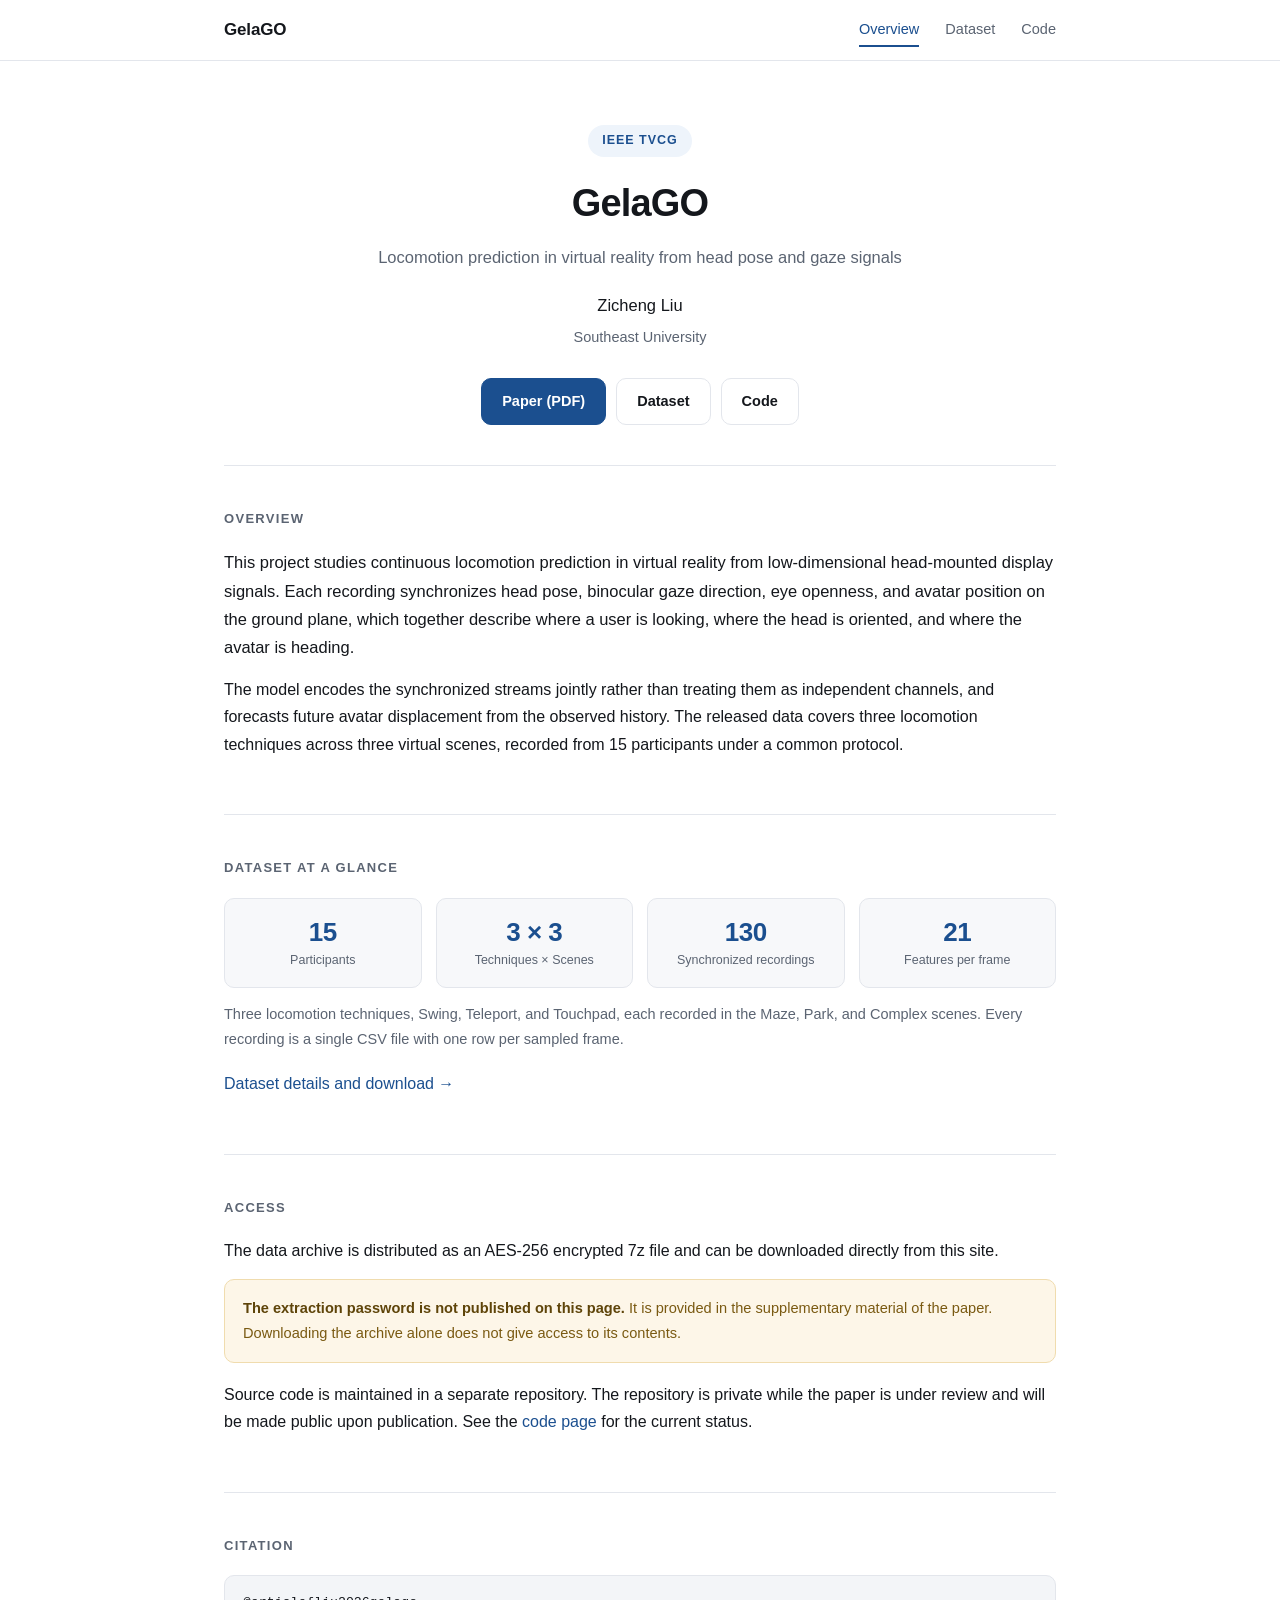
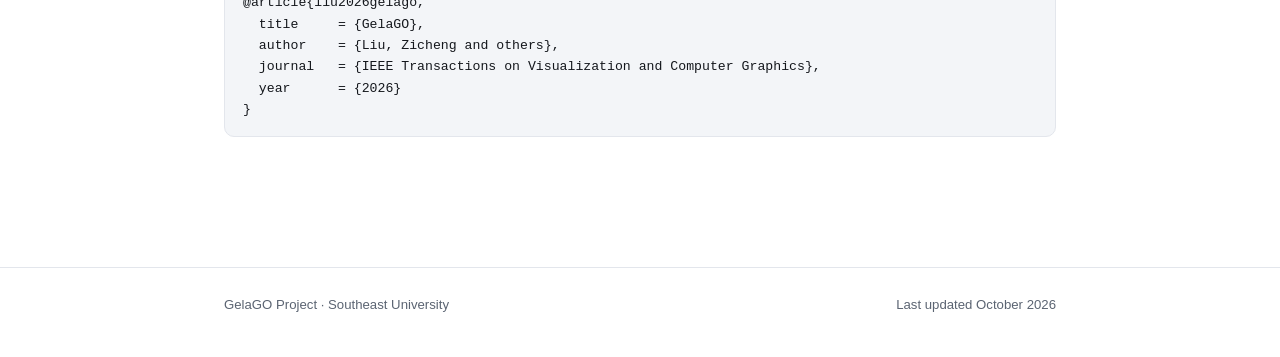
==== index.html @ 88463fdc "GelaGO project page: overview, dataset, code" ====
<!DOCTYPE html>
<html lang="en">
<head>
<meta charset="utf-8">
<meta name="viewport" content="width=device-width, initial-scale=1">
<title>GelaGO — Locomotion Prediction in Virtual Reality</title>
<meta name="description" content="Project page for GelaGO: graph-based locomotion prediction in virtual reality from synchronized head pose and gaze signals. Dataset and code release.">
<link rel="icon" href="data:image/svg+xml,<svg xmlns='http://www.w3.org/2000/svg' viewBox='0 0 32 32'><rect width='32' height='32' rx='7' fill='%231b4f8f'/><text x='16' y='23' font-family='system-ui,sans-serif' font-size='18' font-weight='700' fill='white' text-anchor='middle'>M</text></svg>">
<link rel="stylesheet" href="assets/style.css">
</head>
<body>

<header class="nav">
  <div class="wrap nav-inner">
    <a class="brand" href="index.html">GelaGO</a>
    <nav>
      <a href="index.html" class="active">Overview</a>
      <a href="dataset.html">Dataset</a>
      <a href="code.html">Code</a>
    </nav>
  </div>
</header>

<main>
  <div class="wrap">

    <section class="hero">
      <div class="venue">IEEE TVCG</div>
      <!-- TODO: 换成论文完整标题 -->
      <h1>GelaGO</h1>
      <p class="subtitle">Locomotion prediction in virtual reality from head pose and gaze signals</p>
      <!-- TODO: 补全作者列表与上标单位编号 -->
      <p class="authors">Zicheng Liu</p>
      <p class="affil">Southeast University</p>
      <div class="actions">
        <!-- TODO: Paper 按钮换成正式 PDF 链接 -->
        <a class="btn primary" href="#">Paper (PDF)</a>
        <a class="btn" href="dataset.html">Dataset</a>
        <a class="btn" href="code.html">Code</a>
      </div>
    </section>

    <section class="block">
      <h2>Overview</h2>
      <!-- TODO: 可替换为论文 abstract 原文 -->
      <p class="lead">
        This project studies continuous locomotion prediction in virtual reality from low-dimensional
        head-mounted display signals. Each recording synchronizes head pose, binocular gaze direction,
        eye openness, and avatar position on the ground plane, which together describe where a user is
        looking, where the head is oriented, and where the avatar is heading.
      </p>
      <p>
        The model encodes the synchronized streams jointly rather than treating them as independent
        channels, and forecasts future avatar displacement from the observed history. The released data
        covers three locomotion techniques across three virtual scenes, recorded from 15 participants
        under a common protocol.
      </p>
    </section>

    <section class="block">
      <h2>Dataset at a glance</h2>
      <div class="stats">
        <div class="stat"><span class="num">15</span><span class="lbl">Participants</span></div>
        <div class="stat"><span class="num">3 &times; 3</span><span class="lbl">Techniques &times; Scenes</span></div>
        <div class="stat"><span class="num">130</span><span class="lbl">Synchronized recordings</span></div>
        <div class="stat"><span class="num">21</span><span class="lbl">Features per frame</span></div>
      </div>
      <p class="muted" style="margin-top:14px;font-size:14.5px;">
        Three locomotion techniques, Swing, Teleport, and Touchpad, each recorded in the Maze, Park, and
        Complex scenes. Every recording is a single CSV file with one row per sampled frame.
      </p>
      <p style="margin-top:18px;">
        <a href="dataset.html">Dataset details and download &rarr;</a>
      </p>
    </section>

    <section class="block">
      <h2>Access</h2>
      <p>
        The data archive is distributed as an AES-256 encrypted 7z file and can be downloaded directly
        from this site.
      </p>
      <div class="callout">
        <strong>The extraction password is not published on this page.</strong>
        It is provided in the supplementary material of the paper. Downloading the archive alone does not
        give access to its contents.
      </div>
      <p>
        Source code is maintained in a separate repository. The repository is private while the paper is
        under review and will be made public upon publication. See the
        <a href="code.html">code page</a> for the current status.
      </p>
    </section>

    <section class="block">
      <h2>Citation</h2>
      <!-- TODO: 补充完整标题、作者、卷期页码与 DOI -->
      <pre><code>@article{liu2026gelago,
  title     = {GelaGO},
  author    = {Liu, Zicheng and others},
  journal   = {IEEE Transactions on Visualization and Computer Graphics},
  year      = {2026}
}</code></pre>
    </section>

  </div>
</main>

<footer>
  <div class="wrap">
    <span>GelaGO Project &middot; Southeast University</span>
    <span>Last updated October 2026</span>
  </div>
</footer>

</body>
</html>
---- assets/style.css ----
:root {
  --bg: #ffffff;
  --bg-soft: #f7f8fa;
  --bg-code: #f3f5f8;
  --text: #14171c;
  --muted: #5b6472;
  --line: #e3e6ec;
  --accent: #1b4f8f;
  --accent-2: #2f6db5;
  --accent-soft: #eef4fb;
  --warn-bg: #fdf6e8;
  --warn-line: #f0dcae;
  --warn-text: #7a5a12;
  --radius: 10px;
  --mono: "SFMono-Regular", Consolas, "Liberation Mono", Menlo, monospace;
}

* { box-sizing: border-box; }

html { -webkit-text-size-adjust: 100%; }

body {
  margin: 0;
  background: var(--bg);
  color: var(--text);
  font-family: -apple-system, BlinkMacSystemFont, "Segoe UI", Roboto, "Helvetica Neue", Arial, "Noto Sans", sans-serif;
  font-size: 16px;
  line-height: 1.72;
  -webkit-font-smoothing: antialiased;
}

.wrap {
  max-width: 880px;
  margin: 0 auto;
  padding: 0 24px;
}

a { color: var(--accent); text-decoration: none; }
a:hover { text-decoration: underline; }

/* ---------- nav ---------- */

.nav {
  position: sticky;
  top: 0;
  z-index: 20;
  background: rgba(255, 255, 255, 0.86);
  backdrop-filter: saturate(180%) blur(12px);
  border-bottom: 1px solid var(--line);
}

.nav-inner {
  display: flex;
  align-items: center;
  justify-content: space-between;
  height: 60px;
}

.brand {
  font-weight: 700;
  font-size: 17px;
  letter-spacing: -0.01em;
  color: var(--text);
}

.brand:hover { text-decoration: none; }

.nav nav { display: flex; gap: 26px; }

.nav nav a {
  color: var(--muted);
  font-size: 14.5px;
  padding: 4px 0;
  border-bottom: 2px solid transparent;
}

.nav nav a:hover { color: var(--text); text-decoration: none; }

.nav nav a.active {
  color: var(--accent);
  border-bottom-color: var(--accent);
}

/* ---------- hero ---------- */

.hero {
  padding: 64px 0 40px;
  text-align: center;
  border-bottom: 1px solid var(--line);
}

.venue {
  display: inline-block;
  font-size: 12.5px;
  font-weight: 600;
  letter-spacing: 0.08em;
  text-transform: uppercase;
  color: var(--accent);
  background: var(--accent-soft);
  border-radius: 999px;
  padding: 5px 14px;
  margin-bottom: 22px;
}

.hero h1 {
  font-size: clamp(27px, 4.2vw, 38px);
  line-height: 1.28;
  font-weight: 650;
  letter-spacing: -0.022em;
  margin: 0 0 18px;
}

.authors {
  font-size: 16.5px;
  color: var(--text);
  margin: 0 0 6px;
}

.authors .sep { color: var(--muted); margin: 0 2px; }

.affil {
  font-size: 14.5px;
  color: var(--muted);
  margin: 0 0 28px;
}

.subtitle {
  font-size: 16.5px;
  line-height: 1.55;
  color: var(--muted);
  max-width: 620px;
  margin: 0 auto 20px;
}

.actions {
  display: flex;
  flex-wrap: wrap;
  gap: 10px;
  justify-content: center;
}

.btn {
  display: inline-flex;
  align-items: center;
  gap: 7px;
  font-size: 14.5px;
  font-weight: 550;
  padding: 10px 20px;
  border-radius: var(--radius);
  border: 1px solid var(--line);
  color: var(--text);
  background: #fff;
  transition: border-color .15s, background .15s, color .15s;
}

.btn:hover {
  text-decoration: none;
  border-color: #c6cfdb;
  background: var(--bg-soft);
}

.btn.primary {
  background: var(--accent);
  border-color: var(--accent);
  color: #fff;
}

.btn.primary:hover { background: var(--accent-2); border-color: var(--accent-2); }

/* ---------- sections ---------- */

main { padding-bottom: 72px; }

section.block { padding: 42px 0; border-bottom: 1px solid var(--line); }

section.block:last-of-type { border-bottom: none; }

h2 {
  font-size: 13px;
  font-weight: 700;
  letter-spacing: 0.1em;
  text-transform: uppercase;
  color: var(--muted);
  margin: 0 0 18px;
}

h3 {
  font-size: 16.5px;
  font-weight: 640;
  letter-spacing: -0.01em;
  margin: 30px 0 10px;
}

p { margin: 0 0 14px; }

p.lead { font-size: 16.5px; }

.muted { color: var(--muted); }

/* ---------- stats ---------- */

.stats {
  display: grid;
  grid-template-columns: repeat(4, 1fr);
  gap: 14px;
  margin: 4px 0 8px;
}

.stat {
  background: var(--bg-soft);
  border: 1px solid var(--line);
  border-radius: var(--radius);
  padding: 18px 16px;
  text-align: center;
}

.stat .num {
  display: block;
  font-size: 26px;
  font-weight: 680;
  letter-spacing: -0.02em;
  color: var(--accent);
  line-height: 1.2;
}

.stat .lbl {
  display: block;
  font-size: 12.5px;
  color: var(--muted);
  margin-top: 4px;
  line-height: 1.4;
}

/* ---------- code ---------- */

pre {
  background: var(--bg-code);
  border: 1px solid var(--line);
  border-radius: var(--radius);
  padding: 16px 18px;
  overflow-x: auto;
  font-family: var(--mono);
  font-size: 13.2px;
  line-height: 1.62;
  margin: 0 0 16px;
}

code {
  font-family: var(--mono);
  font-size: 0.9em;
  background: var(--bg-code);
  padding: 1px 5px;
  border-radius: 4px;
}

pre code { background: none; padding: 0; font-size: inherit; }

/* ---------- table ---------- */

table {
  width: 100%;
  border-collapse: collapse;
  font-size: 14.2px;
  margin: 0 0 16px;
}

th, td {
  text-align: left;
  padding: 9px 12px;
  border-bottom: 1px solid var(--line);
  vertical-align: top;
}

th {
  font-weight: 640;
  font-size: 12.5px;
  letter-spacing: 0.04em;
  text-transform: uppercase;
  color: var(--muted);
  border-bottom: 1.5px solid #d5dae2;
}

tbody tr:hover { background: #fafbfc; }

td.mono, th.mono { font-family: var(--mono); font-size: 13px; }

/* ---------- callout ---------- */

.callout {
  background: var(--warn-bg);
  border: 1px solid var(--warn-line);
  border-radius: var(--radius);
  padding: 16px 18px;
  margin: 0 0 18px;
  font-size: 14.6px;
  color: var(--warn-text);
}

.callout strong { color: #5e4409; }

.note {
  background: var(--bg-soft);
  border: 1px solid var(--line);
  border-left: 3px solid var(--accent);
  border-radius: 0 var(--radius) var(--radius) 0;
  padding: 14px 18px;
  margin: 0 0 18px;
  font-size: 14.6px;
}

/* ---------- download card ---------- */

.dl {
  display: flex;
  align-items: center;
  justify-content: space-between;
  gap: 18px;
  flex-wrap: wrap;
  background: var(--bg-soft);
  border: 1px solid var(--line);
  border-radius: var(--radius);
  padding: 20px 22px;
  margin: 0 0 14px;
}

.dl-info { min-width: 240px; }

.dl-name {
  font-family: var(--mono);
  font-size: 14.5px;
  font-weight: 600;
  margin-bottom: 3px;
}

.dl-meta { font-size: 13.2px; color: var(--muted); }

/* ---------- misc ---------- */

ul.plain { padding-left: 20px; margin: 0 0 16px; }
ul.plain li { margin-bottom: 7px; }

footer {
  border-top: 1px solid var(--line);
  padding: 26px 0 40px;
  font-size: 13.2px;
  color: var(--muted);
}

footer .wrap {
  display: flex;
  justify-content: space-between;
  gap: 16px;
  flex-wrap: wrap;
}

@media (max-width: 720px) {
  .stats { grid-template-columns: repeat(2, 1fr); }
  .hero { padding: 44px 0 32px; }
  .nav nav { gap: 18px; }
  .wrap { padding: 0 18px; }
  table { font-size: 13.4px; }
  th, td { padding: 8px 8px; }
}
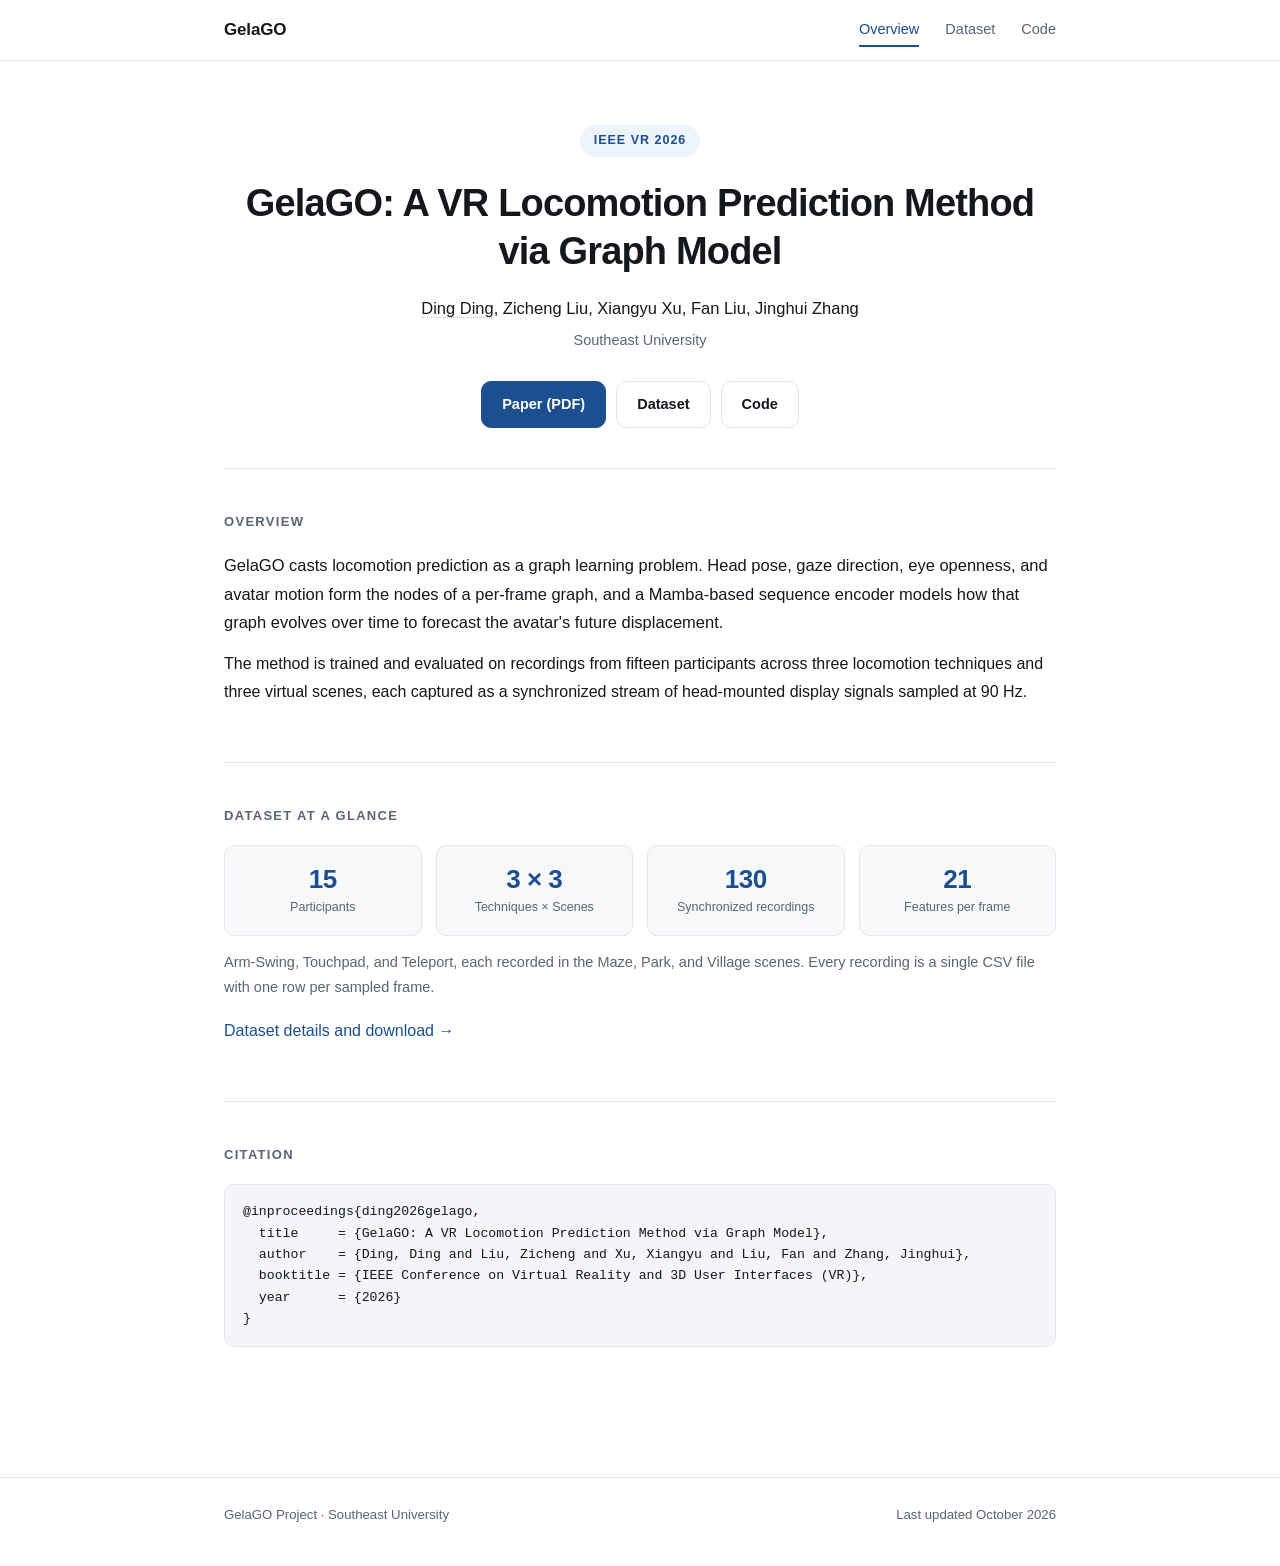
==== commit 55fa80c0: "Update authors, add scene figures, simplify download section" ====
--- a/index.html
+++ b/index.html
@@ -3,9 +3,9 @@
 <head>
 <meta charset="utf-8">
 <meta name="viewport" content="width=device-width, initial-scale=1">
-<title>GelaGO — Locomotion Prediction in Virtual Reality</title>
-<meta name="description" content="Project page for GelaGO: graph-based locomotion prediction in virtual reality from synchronized head pose and gaze signals. Dataset and code release.">
-<link rel="icon" href="data:image/svg+xml,<svg xmlns='http://www.w3.org/2000/svg' viewBox='0 0 32 32'><rect width='32' height='32' rx='7' fill='%231b4f8f'/><text x='16' y='23' font-family='system-ui,sans-serif' font-size='18' font-weight='700' fill='white' text-anchor='middle'>M</text></svg>">
+<title>GelaGO — A VR Locomotion Prediction Method via Graph Model</title>
+<meta name="description" content="Project page for GelaGO: A VR Locomotion Prediction Method via Graph Model (IEEE VR 2026). Dataset and code release.">
+<link rel="icon" href="data:image/svg+xml,<svg xmlns='http://www.w3.org/2000/svg' viewBox='0 0 32 32'><rect width='32' height='32' rx='7' fill='%231b4f8f'/><text x='16' y='23' font-family='system-ui,sans-serif' font-size='18' font-weight='700' fill='white' text-anchor='middle'>G</text></svg>">
 <link rel="stylesheet" href="assets/style.css">
 </head>
 <body>
@@ -25,12 +25,12 @@
   <div class="wrap">
 
     <section class="hero">
-      <div class="venue">IEEE TVCG</div>
-      <!-- TODO: 换成论文完整标题 -->
-      <h1>GelaGO</h1>
-      <p class="subtitle">Locomotion prediction in virtual reality from head pose and gaze signals</p>
-      <!-- TODO: 补全作者列表与上标单位编号 -->
-      <p class="authors">Zicheng Liu</p>
+      <div class="venue">IEEE VR 2026</div>
+      <h1>GelaGO: A VR Locomotion Prediction Method<br>via Graph Model</h1>
+      <p class="authors">
+        <a href="mailto:dingding-1@seu.edu.cn">Ding Ding</a>,
+        Zicheng Liu, Xiangyu Xu, Fan Liu, Jinghui Zhang
+      </p>
       <p class="affil">Southeast University</p>
       <div class="actions">
         <!-- TODO: Paper 按钮换成正式 PDF 链接 -->
@@ -42,18 +42,15 @@
 
     <section class="block">
       <h2>Overview</h2>
-      <!-- TODO: 可替换为论文 abstract 原文 -->
       <p class="lead">
-        This project studies continuous locomotion prediction in virtual reality from low-dimensional
-        head-mounted display signals. Each recording synchronizes head pose, binocular gaze direction,
-        eye openness, and avatar position on the ground plane, which together describe where a user is
-        looking, where the head is oriented, and where the avatar is heading.
+        GelaGO casts locomotion prediction as a graph learning problem. Head pose, gaze direction,
+        eye openness, and avatar motion form the nodes of a per-frame graph, and a Mamba-based sequence
+        encoder models how that graph evolves over time to forecast the avatar's future displacement.
       </p>
       <p>
-        The model encodes the synchronized streams jointly rather than treating them as independent
-        channels, and forecasts future avatar displacement from the observed history. The released data
-        covers three locomotion techniques across three virtual scenes, recorded from 15 participants
-        under a common protocol.
+        The method is trained and evaluated on recordings from fifteen participants across three
+        locomotion techniques and three virtual scenes, each captured as a synchronized stream of
+        head-mounted display signals sampled at 90 Hz.
       </p>
     </section>
 
@@ -66,8 +63,8 @@
         <div class="stat"><span class="num">21</span><span class="lbl">Features per frame</span></div>
       </div>
       <p class="muted" style="margin-top:14px;font-size:14.5px;">
-        Three locomotion techniques, Swing, Teleport, and Touchpad, each recorded in the Maze, Park, and
-        Complex scenes. Every recording is a single CSV file with one row per sampled frame.
+        Arm-Swing, Touchpad, and Teleport, each recorded in the Maze, Park, and Village scenes.
+        Every recording is a single CSV file with one row per sampled frame.
       </p>
       <p style="margin-top:18px;">
         <a href="dataset.html">Dataset details and download &rarr;</a>
@@ -75,30 +72,12 @@
     </section>
 
     <section class="block">
-      <h2>Access</h2>
-      <p>
-        The data archive is distributed as an AES-256 encrypted 7z file and can be downloaded directly
-        from this site.
-      </p>
-      <div class="callout">
-        <strong>The extraction password is not published on this page.</strong>
-        It is provided in the supplementary material of the paper. Downloading the archive alone does not
-        give access to its contents.
-      </div>
-      <p>
-        Source code is maintained in a separate repository. The repository is private while the paper is
-        under review and will be made public upon publication. See the
-        <a href="code.html">code page</a> for the current status.
-      </p>
-    </section>
-
-    <section class="block">
       <h2>Citation</h2>
-      <!-- TODO: 补充完整标题、作者、卷期页码与 DOI -->
-      <pre><code>@article{liu2026gelago,
-  title     = {GelaGO},
-  author    = {Liu, Zicheng and others},
-  journal   = {IEEE Transactions on Visualization and Computer Graphics},
+      <!-- TODO: 补充页码与 DOI -->
+      <pre><code>@inproceedings{ding2026gelago,
+  title     = {GelaGO: A VR Locomotion Prediction Method via Graph Model},
+  author    = {Ding, Ding and Liu, Zicheng and Xu, Xiangyu and Liu, Fan and Zhang, Jinghui},
+  booktitle = {IEEE Conference on Virtual Reality and 3D User Interfaces (VR)},
   year      = {2026}
 }</code></pre>
     </section>
--- a/assets/style.css
+++ b/assets/style.css
@@ -118,6 +118,17 @@
 
 .authors .sep { color: var(--muted); margin: 0 2px; }
 
+.authors a {
+  color: var(--text);
+  border-bottom: 1px dotted #b8c2d0;
+}
+
+.authors a:hover {
+  color: var(--accent);
+  border-bottom-color: var(--accent);
+  text-decoration: none;
+}
+
 .affil {
   font-size: 14.5px;
   color: var(--muted);
@@ -334,6 +345,43 @@
 
 .dl-meta { font-size: 13.2px; color: var(--muted); }
 
+/* ---------- scene grid ---------- */
+
+.scenes {
+  display: grid;
+  grid-template-columns: repeat(3, 1fr);
+  gap: 12px;
+  max-width: 720px;
+  margin: 20px 0 6px;
+}
+
+.scene { margin: 0; }
+
+.scene img {
+  display: block;
+  width: 100%;
+  aspect-ratio: 16 / 9;
+  object-fit: cover;
+  border: 1px solid var(--line);
+  border-radius: 8px;
+  background: var(--bg-soft);
+}
+
+.scene figcaption {
+  font-size: 13.2px;
+  line-height: 1.55;
+  color: var(--muted);
+  margin-top: 9px;
+}
+
+.scene figcaption strong {
+  display: block;
+  font-size: 14px;
+  font-weight: 640;
+  color: var(--text);
+  margin-bottom: 2px;
+}
+
 /* ---------- misc ---------- */
 
 ul.plain { padding-left: 20px; margin: 0 0 16px; }
@@ -355,6 +403,7 @@
 
 @media (max-width: 720px) {
   .stats { grid-template-columns: repeat(2, 1fr); }
+  .scenes { grid-template-columns: 1fr; }
   .hero { padding: 44px 0 32px; }
   .nav nav { gap: 18px; }
   .wrap { padding: 0 18px; }
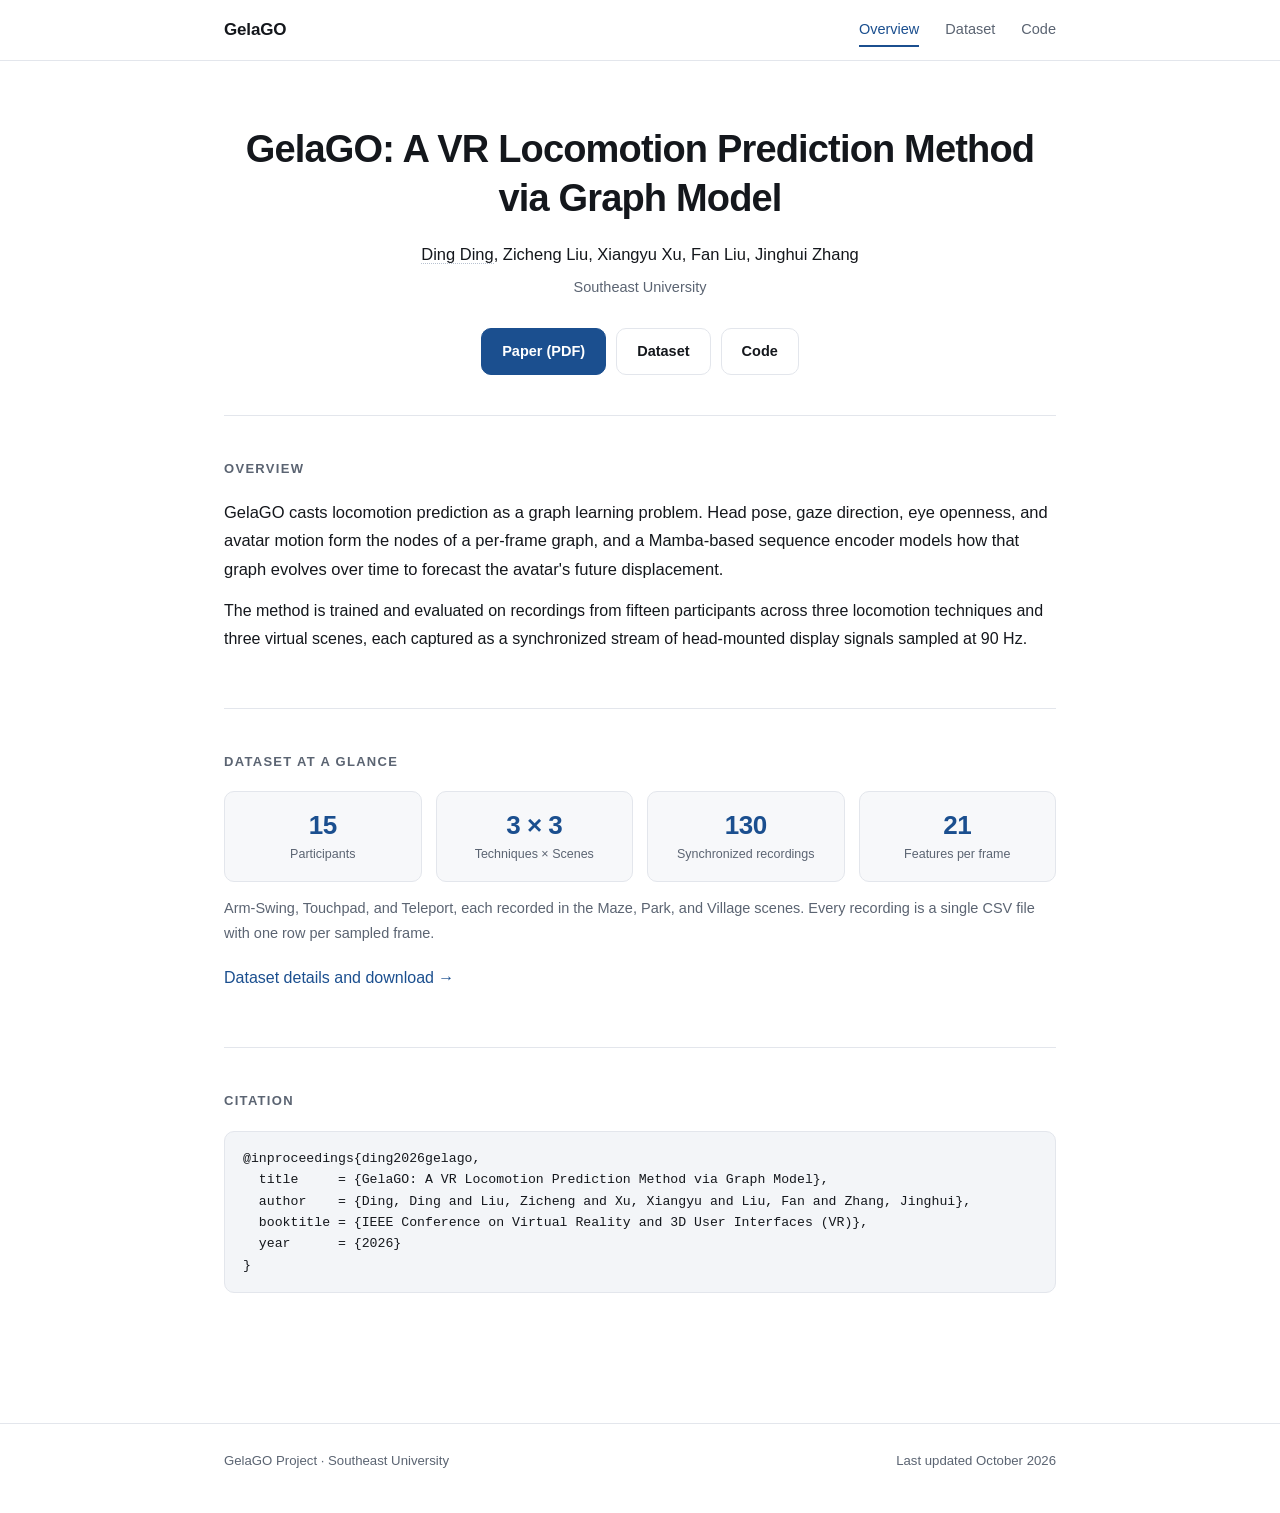
==== commit 4343ec7c: "project clean" ====
--- a/index.html
+++ b/index.html
@@ -25,7 +25,6 @@
   <div class="wrap">
 
     <section class="hero">
-      <div class="venue">IEEE VR 2026</div>
       <h1>GelaGO: A VR Locomotion Prediction Method<br>via Graph Model</h1>
       <p class="authors">
         <a href="mailto:dingding-1@seu.edu.cn">Ding Ding</a>,
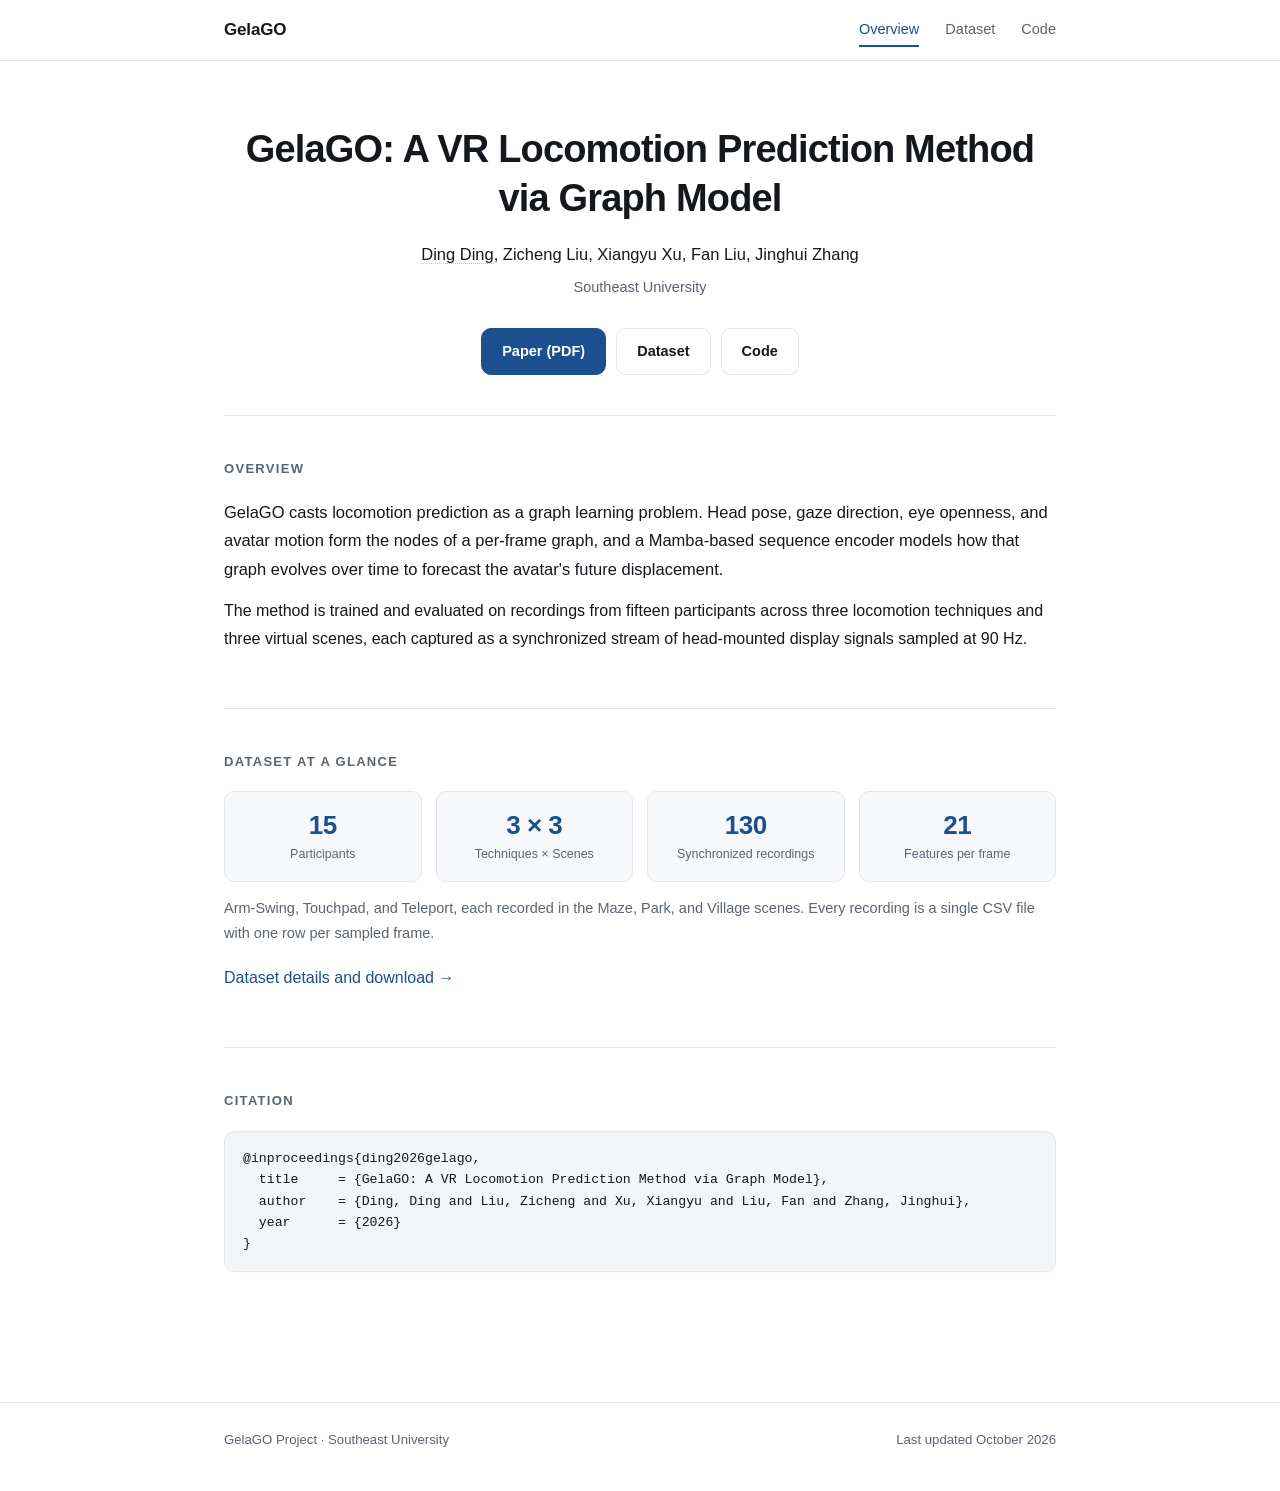
==== commit 6e61db9e: "project clean" ====
--- a/index.html
+++ b/index.html
@@ -4,7 +4,7 @@
 <meta charset="utf-8">
 <meta name="viewport" content="width=device-width, initial-scale=1">
 <title>GelaGO — A VR Locomotion Prediction Method via Graph Model</title>
-<meta name="description" content="Project page for GelaGO: A VR Locomotion Prediction Method via Graph Model (IEEE VR 2026). Dataset and code release.">
+<meta name="description" content="Project page for GelaGO: A VR Locomotion Prediction Method via Graph Model. Dataset and code release.">
 <link rel="icon" href="data:image/svg+xml,<svg xmlns='http://www.w3.org/2000/svg' viewBox='0 0 32 32'><rect width='32' height='32' rx='7' fill='%231b4f8f'/><text x='16' y='23' font-family='system-ui,sans-serif' font-size='18' font-weight='700' fill='white' text-anchor='middle'>G</text></svg>">
 <link rel="stylesheet" href="assets/style.css">
 </head>
@@ -76,7 +76,6 @@
       <pre><code>@inproceedings{ding2026gelago,
   title     = {GelaGO: A VR Locomotion Prediction Method via Graph Model},
   author    = {Ding, Ding and Liu, Zicheng and Xu, Xiangyu and Liu, Fan and Zhang, Jinghui},
-  booktitle = {IEEE Conference on Virtual Reality and 3D User Interfaces (VR)},
   year      = {2026}
 }</code></pre>
     </section>
